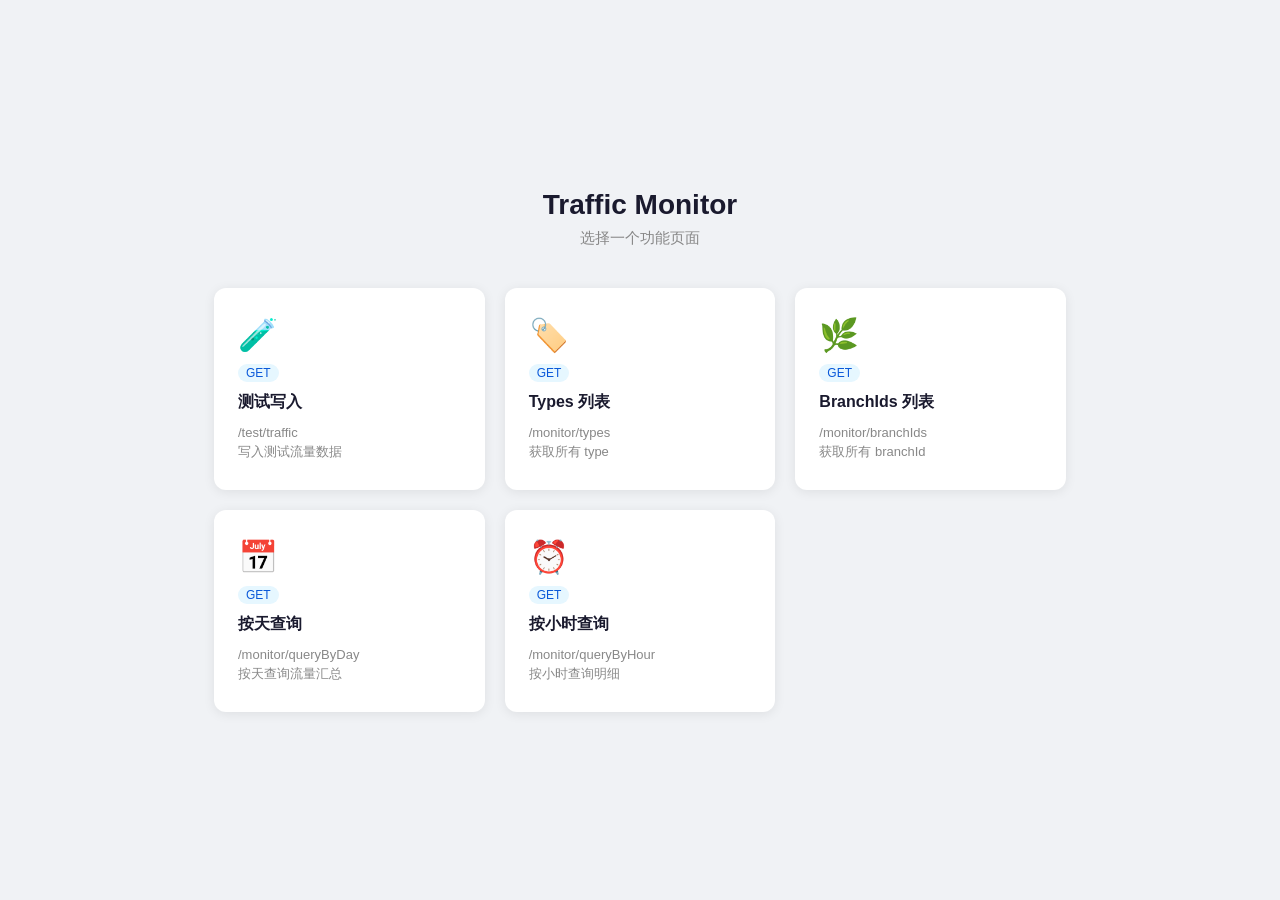
==== index.html @ 618c11d6 "监控初代模板" ====
<!DOCTYPE html>
<html lang="zh-CN">
<head>
  <meta charset="UTF-8"/>
  <title>Traffic Monitor</title>
  <style>
    *{box-sizing:border-box;margin:0;padding:0}
    body{font-family:'Segoe UI',Arial,sans-serif;background:#f0f2f5;min-height:100vh;display:flex;flex-direction:column;align-items:center;justify-content:center;}
    h1{font-size:28px;color:#1a1a2e;margin-bottom:8px;}
    p{color:#888;margin-bottom:40px;font-size:15px;}
    .grid{display:grid;grid-template-columns:repeat(auto-fit,minmax(220px,1fr));gap:20px;width:100%;max-width:900px;padding:0 24px;}
    .card{background:#fff;border-radius:12px;padding:28px 24px;box-shadow:0 2px 12px rgba(0,0,0,.08);text-decoration:none;color:#333;transition:transform .18s,box-shadow .18s;display:flex;flex-direction:column;gap:10px;}
    .card:hover{transform:translateY(-4px);box-shadow:0 6px 24px rgba(0,0,0,.13);}
    .card .icon{font-size:32px;}
    .card .title{font-size:16px;font-weight:700;color:#1a1a2e;}
    .card .desc{font-size:13px;color:#888;line-height:1.5;}
    .card .method{font-size:12px;background:#e6f7ff;color:#0958d9;padding:2px 8px;border-radius:10px;align-self:flex-start;}
  </style>
</head>
<body>
  <h1>Traffic Monitor</h1>
  <p>选择一个功能页面</p>
  <div class="grid">
    <a class="card" href="test-traffic.html">
      <span class="icon">🧪</span>
      <span class="method">GET</span>
      <span class="title">测试写入</span>
      <span class="desc">/test/traffic<br/>写入测试流量数据</span>
    </a>
    <a class="card" href="types.html">
      <span class="icon">🏷️</span>
      <span class="method">GET</span>
      <span class="title">Types 列表</span>
      <span class="desc">/monitor/types<br/>获取所有 type</span>
    </a>
    <a class="card" href="branch-ids.html">
      <span class="icon">🌿</span>
      <span class="method">GET</span>
      <span class="title">BranchIds 列表</span>
      <span class="desc">/monitor/branchIds<br/>获取所有 branchId</span>
    </a>
    <a class="card" href="query-by-day.html">
      <span class="icon">📅</span>
      <span class="method">GET</span>
      <span class="title">按天查询</span>
      <span class="desc">/monitor/queryByDay<br/>按天查询流量汇总</span>
    </a>
    <a class="card" href="query-by-hour.html">
      <span class="icon">⏰</span>
      <span class="method">GET</span>
      <span class="title">按小时查询</span>
      <span class="desc">/monitor/queryByHour<br/>按小时查询明细</span>
    </a>
  </div>
</body>
</html>
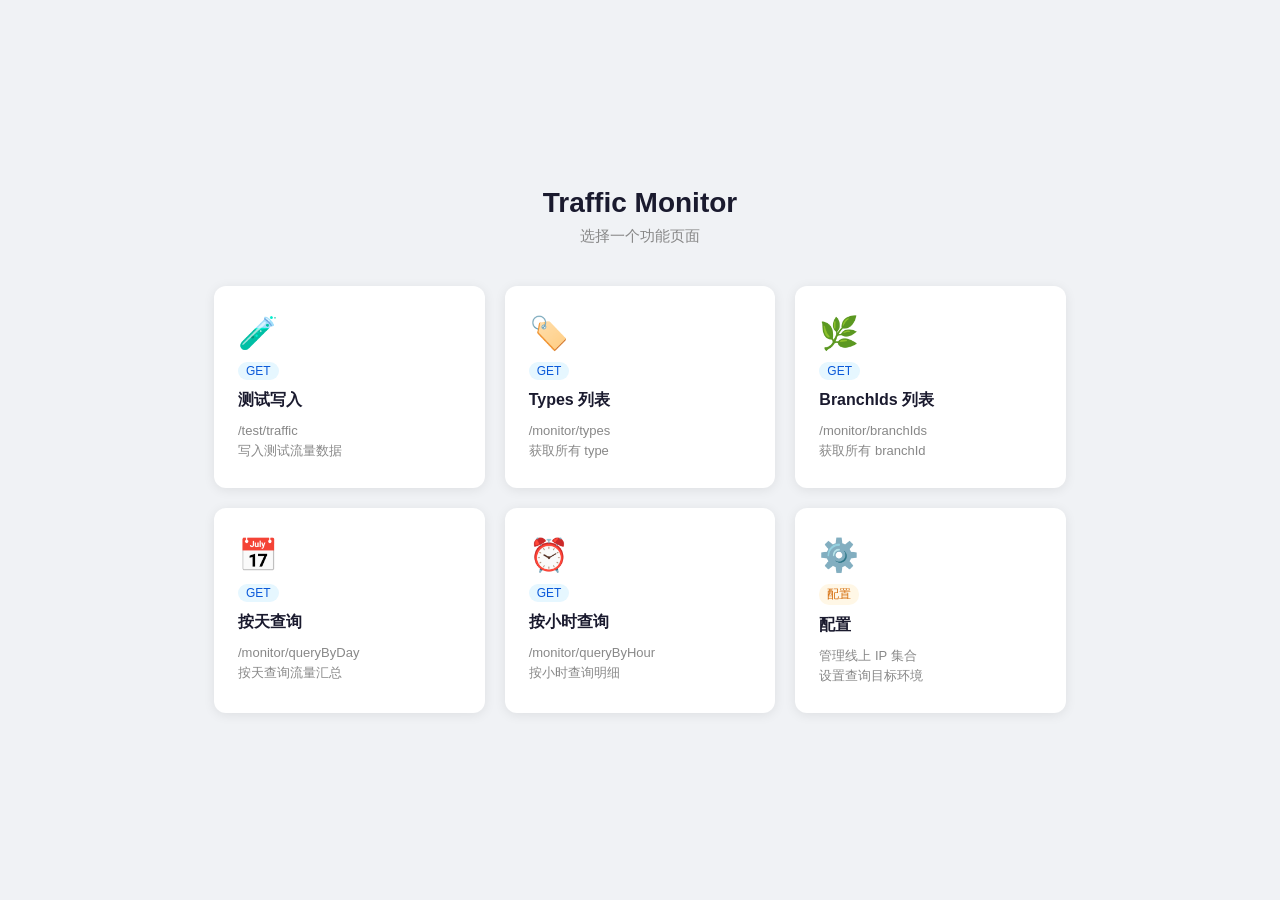
==== commit 76569b48: "添加动态线上线下切换功能" ====
--- a/index.html
+++ b/index.html
@@ -51,6 +51,12 @@
       <span class="title">按小时查询</span>
       <span class="desc">/monitor/queryByHour<br/>按小时查询明细</span>
     </a>
+    <a class="card" href="settings.html">
+      <span class="icon">⚙️</span>
+      <span class="method" style="background:#fff7e6;color:#d46b08">配置</span>
+      <span class="title">配置</span>
+      <span class="desc">管理线上 IP 集合<br/>设置查询目标环境</span>
+    </a>
   </div>
 </body>
 </html>
